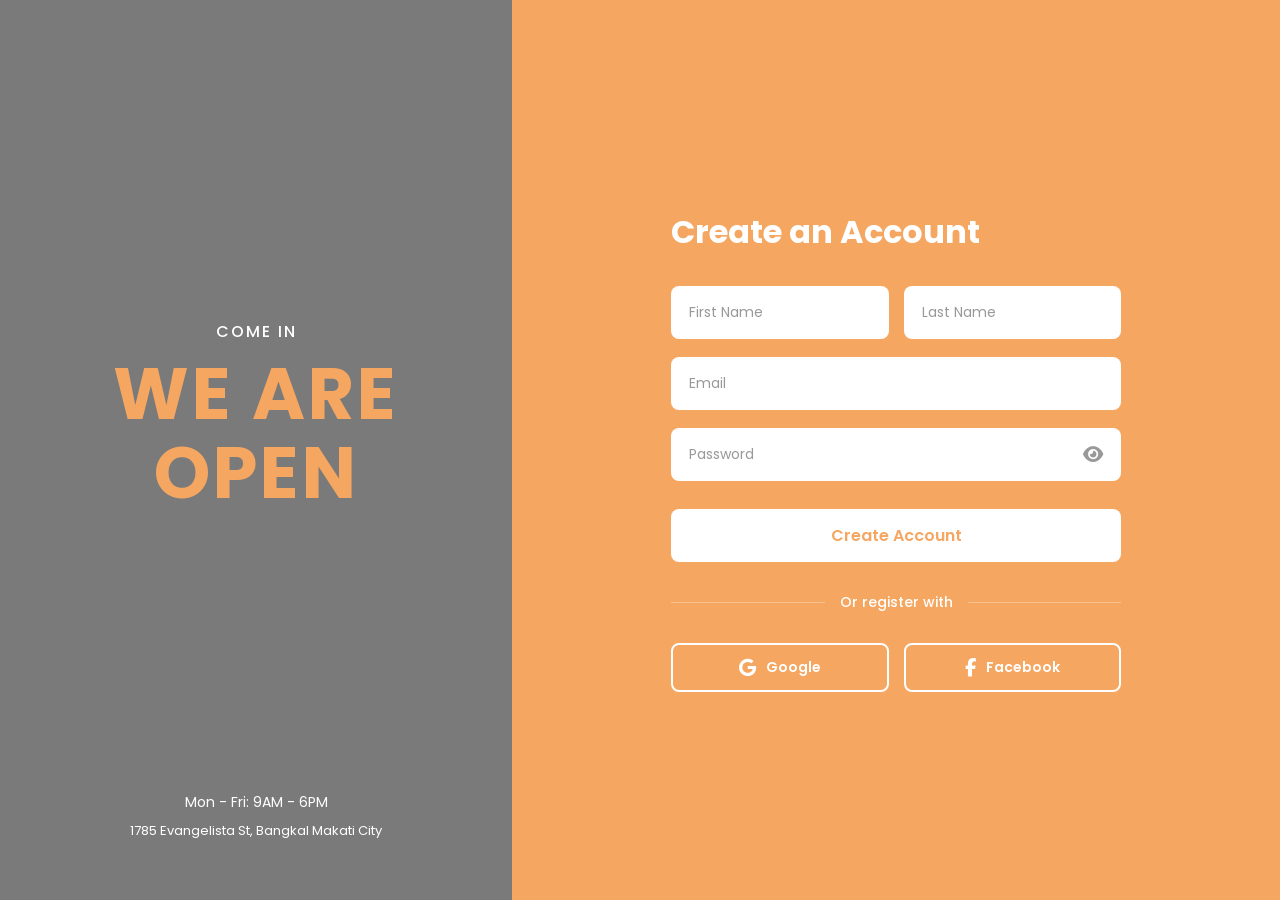
==== createacc.html @ 89b2434c "Add files via upload" ====
<!DOCTYPE html>
<html lang="en">
<head>
    <meta charset="UTF-8">
    <meta name="viewport" content="width=device-width, initial-scale=1.0">
    <title>Create an Account</title>
    
    <!-- Google Fonts -->
    <link href="https://fonts.googleapis.com/css2?family=Poppins:wght@400;500;600;700&display=swap" rel="stylesheet">
    
    <!-- FontAwesome for Icons -->
    <link rel="stylesheet" href="https://cdnjs.cloudflare.com/ajax/libs/font-awesome/6.4.0/css/all.min.css">
    
    <!-- Main Stylesheet -->
    <link rel="stylesheet" href="styles.css">
    <link rel="stylesheet" href="createacc.css">
</head>
<body>
    <div class="container">
        <!-- Left Pane: Hero Section -->
        <div class="left-pane">
            <div class="hero-overlay">
                <div class="hero-content">
                    <p class="hero-subtitle">COME IN</p>
                    <h1 class="hero-title">WE ARE OPEN</h1>
                </div>
                <div class="hero-footer">
                    <p class="hours">Mon - Fri: 9AM - 6PM</p>
                    <p class="address">1785 Evangelista St, Bangkal Makati City</p>
                </div>
            </div>
        </div>

        <!-- Right Pane: Form Section -->
        <div class="right-pane">
            <div class="form-container">
                <h2 class="form-title">Create an Account</h2>
                
                <form class="signup-form">
                    <!-- Name Fields Row -->
                    <div class="form-row">
                        <div class="form-group">
                            <input type="text" placeholder="First Name" class="form-input" required>
                        </div>
                        <div class="form-group">
                            <input type="text" placeholder="Last Name" class="form-input" required>
                        </div>
                    </div>

                    <!-- Email Field -->
                    <div class="form-group">
                        <input type="email" placeholder="Email" class="form-input" required>
                    </div>

                    <!-- Password Field -->
                    <div class="form-group password-group">
                        <input type="password" placeholder="Password" class="form-input password-input" required>
                        <button type="button" class="password-toggle" aria-label="Toggle password visibility">
                            <i class="fas fa-eye"></i>
                        </button>
                    </div>

                    <!-- Create Account Button -->
                    <button type="submit" class="btn-primary">Create Account</button>
                </form>

                <!-- Divider -->
                <div class="divider">
                    <span>Or register with</span>
                </div>

                <!-- Social Login Buttons -->
                <div class="social-buttons">
                    <button class="btn-social btn-google">
                        <i class="fab fa-google"></i>
                        <span>Google</span>
                    </button>
                    <button class="btn-social btn-facebook">
                        <i class="fab fa-facebook-f"></i>
                        <span>Facebook</span>
                    </button>
                </div>
            </div>
        </div>
    </div>

    <!-- JavaScript for Password Toggle -->
    <script src="script.js"></script>
</body>
</html>
---- createacc.css ----
/* Reset and Base Styles */
* {
    margin: 0;
    padding: 0;
    box-sizing: border-box;
}

html, body {
    height: 100%;
    font-family: 'Poppins', sans-serif;
    background-color: #f5f5f5;
}

/* Main Container */
.container {
    display: flex;
    height: 100vh;
    width: 100%;
}

/* Left Pane: Hero Section (40%) */
.left-pane {
    width: 40%;
    background: linear-gradient(rgba(0, 0, 0, 0.5), rgba(0, 0, 0, 0.5)),
                url('https://images.unsplash.com/photo-1495521821757-a1efb6729352?w=800&h=1000&fit=crop') center/cover;
    display: flex;
    align-items: flex-end;
    justify-content: center;
    padding: 60px 40px;
    position: relative;
}

.hero-overlay {
    width: 100%;
    display: flex;
    flex-direction: column;
    justify-content: space-between;
    height: 100%;
}

.hero-content {
    display: flex;
    flex-direction: column;
    align-items: center;
    justify-content: center;
    flex: 1;
    text-align: center;
}

.hero-subtitle {
    color: #ffffff;
    font-size: 16px;
    font-weight: 500;
    letter-spacing: 2px;
    margin-bottom: 10px;
}

.hero-title {
    color: #f5a661;
    font-size: 72px;
    font-weight: 700;
    letter-spacing: 3px;
    text-transform: uppercase;
    line-height: 1.1;
}

.hero-footer {
    text-align: center;
    padding-top: 20px;
}

.hours {
    color: #ffffff;
    font-size: 14px;
    margin-bottom: 8px;
    font-weight: 400;
}

.address {
    color: #ffffff;
    font-size: 13px;
    font-weight: 400;
    line-height: 1.5;
}

/* Right Pane: Form Section (60%) */
.right-pane {
    width: 60%;
    background-color: #f5a661;
    display: flex;
    align-items: center;
    justify-content: center;
    padding: 40px;
}

.form-container {
    width: 100%;
    max-width: 450px;
}

.form-title {
    color: #ffffff;
    font-size: 32px;
    font-weight: 700;
    margin-bottom: 30px;
    text-align: left;
}

/* Form Styling */
.signup-form {
    display: flex;
    flex-direction: column;
    gap: 18px;
    margin-bottom: 30px;
}

.form-row {
    display: grid;
    grid-template-columns: 1fr 1fr;
    gap: 15px;
}

.form-group {
    display: flex;
    position: relative;
}

.form-input {
    width: 100%;
    padding: 14px 16px;
    border: 2px solid transparent;
    border-radius: 8px;
    background-color: #ffffff;
    font-family: 'Poppins', sans-serif;
    font-size: 14px;
    color: #333333;
    transition: all 0.3s ease;
    outline: none;
}

.form-input::placeholder {
    color: #999999;
}

.form-input:focus {
    border-color: #f5a661;
    box-shadow: 0 0 0 3px rgba(245, 166, 97, 0.1);
}

.form-input:hover {
    border-color: #e89a4f;
}

/* Password Field with Eye Icon */
.password-group {
    position: relative;
}

.password-toggle {
    position: absolute;
    right: 16px;
    top: 50%;
    transform: translateY(-50%);
    background: none;
    border: none;
    color: #999999;
    cursor: pointer;
    font-size: 18px;
    transition: color 0.3s ease;
    padding: 0;
    width: 24px;
    height: 24px;
    display: flex;
    align-items: center;
    justify-content: center;
}

.password-toggle:hover {
    color: #f5a661;
}

/* Primary Button */
.btn-primary {
    padding: 14px 32px;
    background-color: #ffffff;
    color: #f5a661;
    border: none;
    border-radius: 8px;
    font-size: 16px;
    font-weight: 600;
    font-family: 'Poppins', sans-serif;
    cursor: pointer;
    transition: all 0.3s ease;
    margin-top: 10px;
}

.btn-primary:hover {
    background-color: #f0f0f0;
    transform: translateY(-2px);
    box-shadow: 0 8px 20px rgba(0, 0, 0, 0.15);
}

.btn-primary:active {
    transform: translateY(0);
}

/* Divider */
.divider {
    display: flex;
    align-items: center;
    margin: 30px 0;
    gap: 15px;
}

.divider::before,
.divider::after {
    content: '';
    flex: 1;
    height: 1px;
    background-color: rgba(255, 255, 255, 0.3);
}

.divider span {
    color: #ffffff;
    font-size: 14px;
    font-weight: 500;
    white-space: nowrap;
}

/* Social Buttons */
.social-buttons {
    display: grid;
    grid-template-columns: 1fr 1fr;
    gap: 15px;
}

.btn-social {
    display: flex;
    align-items: center;
    justify-content: center;
    gap: 10px;
    padding: 12px 20px;
    background-color: transparent;
    color: #ffffff;
    border: 2px solid #ffffff;
    border-radius: 8px;
    font-size: 14px;
    font-weight: 600;
    font-family: 'Poppins', sans-serif;
    cursor: pointer;
    transition: all 0.3s ease;
}

.btn-social:hover {
    background-color: rgba(255, 255, 255, 0.1);
    transform: translateY(-2px);
    box-shadow: 0 6px 16px rgba(0, 0, 0, 0.15);
}

.btn-social:active {
    transform: translateY(0);
}

.btn-social i {
    font-size: 18px;
}

.btn-google:hover {
    border-color: #4285F4;
    color: #4285F4;
}

.btn-facebook:hover {
    border-color: #1877F2;
    color: #1877F2;
}

/* Responsive Design: Tablet and Mobile */
@media (max-width: 1024px) {
    .hero-title {
        font-size: 56px;
    }

    .form-title {
        font-size: 28px;
    }
}

@media (max-width: 768px) {
    .container {
        flex-direction: column;
        height: auto;
    }

    .left-pane {
        width: 100%;
        height: 300px;
        padding: 40px 20px;
    }

    .right-pane {
        width: 100%;
        padding: 40px 20px;
        min-height: auto;
    }

    .hero-title {
        font-size: 48px;
    }

    .form-title {
        font-size: 24px;
        margin-bottom: 20px;
    }

    .form-row {
        grid-template-columns: 1fr;
    }

    .form-container {
        max-width: 100%;
    }
}

@media (max-width: 480px) {
    .container {
        flex-direction: column;
    }

    .left-pane {
        height: 250px;
        padding: 30px 15px;
    }

    .right-pane {
        padding: 30px 15px;
    }

    .hero-subtitle {
        font-size: 14px;
    }

    .hero-title {
        font-size: 36px;
    }

    .hero-footer {
        padding-top: 15px;
    }

    .hours,
    .address {
        font-size: 12px;
    }

    .form-title {
        font-size: 20px;
        margin-bottom: 15px;
    }

    .signup-form {
        gap: 14px;
        margin-bottom: 20px;
    }

    .form-input {
        padding: 12px 14px;
        font-size: 13px;
    }

    .btn-primary {
        padding: 12px 24px;
        font-size: 14px;
    }

    .btn-social {
        padding: 10px 16px;
        font-size: 12px;
    }

    .btn-social i {
        font-size: 16px;
    }

    .divider {
        margin: 20px 0;
    }

    .divider span {
        font-size: 12px;
    }
}
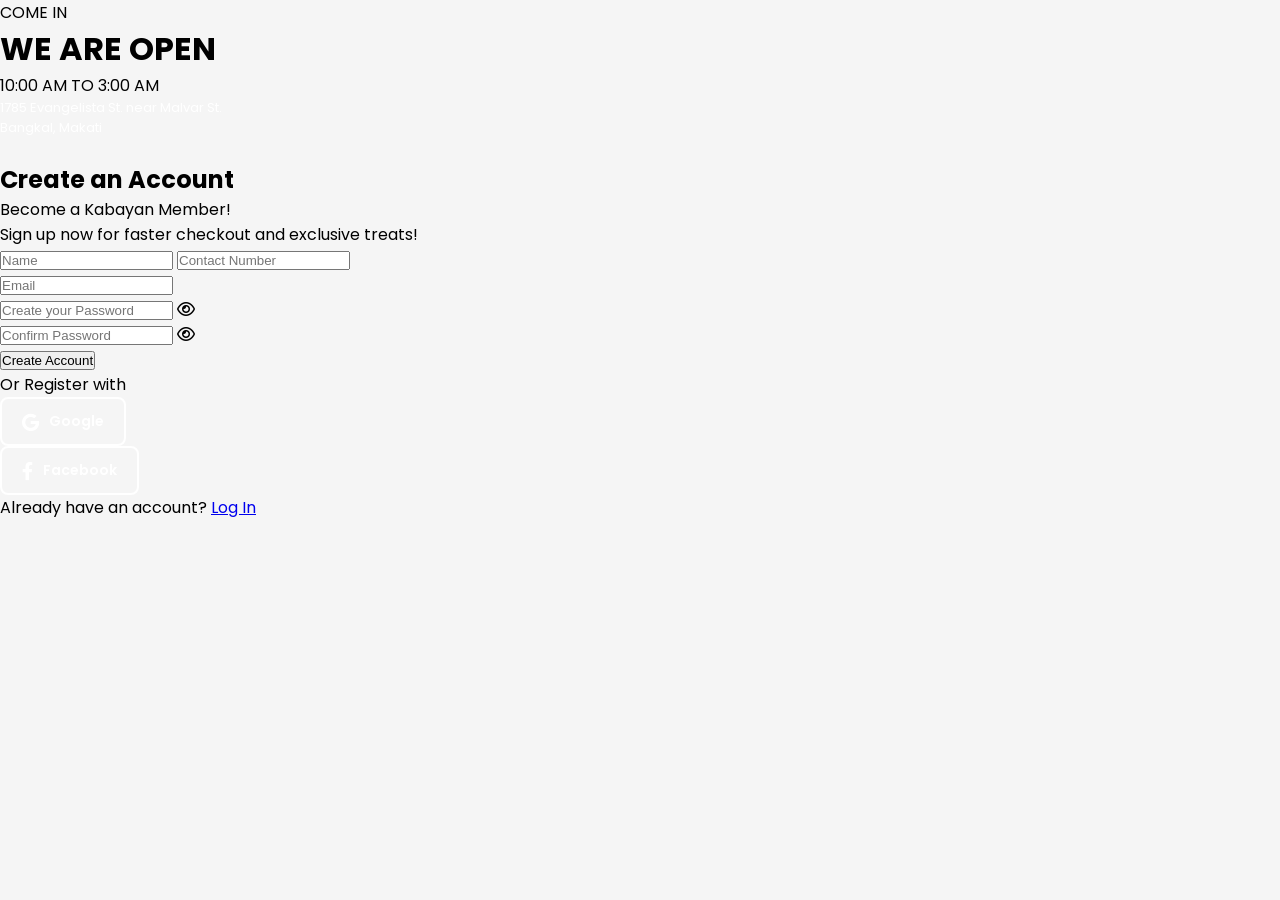
==== commit 16625f96: "Update createacc.html" ====
--- a/createacc.html
+++ b/createacc.html
@@ -3,88 +3,73 @@
 <head>
     <meta charset="UTF-8">
     <meta name="viewport" content="width=device-width, initial-scale=1.0">
-    <title>Create an Account</title>
-    
-    <!-- Google Fonts -->
-    <link href="https://fonts.googleapis.com/css2?family=Poppins:wght@400;500;600;700&display=swap" rel="stylesheet">
-    
-    <!-- FontAwesome for Icons -->
-    <link rel="stylesheet" href="https://cdnjs.cloudflare.com/ajax/libs/font-awesome/6.4.0/css/all.min.css">
-    
-    <!-- Main Stylesheet -->
-    <link rel="stylesheet" href="styles.css">
+    <title>Register - Kabayan Member</title>
+    <link href="https://fonts.googleapis.com/css2?family=Poppins:wght@300;400;600;700&display=swap" rel="stylesheet">
+    <link rel="stylesheet" href="https://cdnjs.cloudflare.com/ajax/libs/font-awesome/6.0.0/css/all.min.css">
     <link rel="stylesheet" href="createacc.css">
 </head>
 <body>
-    <div class="container">
-        <!-- Left Pane: Hero Section -->
-        <div class="left-pane">
-            <div class="hero-overlay">
-                <div class="hero-content">
-                    <p class="hero-subtitle">COME IN</p>
-                    <h1 class="hero-title">WE ARE OPEN</h1>
-                </div>
-                <div class="hero-footer">
-                    <p class="hours">Mon - Fri: 9AM - 6PM</p>
-                    <p class="address">1785 Evangelista St, Bangkal Makati City</p>
+
+    <div class="main-container">
+        <div class="left-side">
+            <div class="overlay">
+                <div class="content">
+                    <p class="subtitle">COME IN</p>
+                    <h1 class="main-title">WE ARE OPEN</h1>
+                    <div class="divider-line"></div>
+                    <p class="time">10:00 AM TO 3:00 AM</p>
+                    <p class="address">1785 Evangelista St. near Malvar St.<br>Bangkal, Makati</p>
                 </div>
             </div>
         </div>
 
-        <!-- Right Pane: Form Section -->
-        <div class="right-pane">
-            <div class="form-container">
-                <h2 class="form-title">Create an Account</h2>
-                
-                <form class="signup-form">
-                    <!-- Name Fields Row -->
-                    <div class="form-row">
-                        <div class="form-group">
-                            <input type="text" placeholder="First Name" class="form-input" required>
-                        </div>
-                        <div class="form-group">
-                            <input type="text" placeholder="Last Name" class="form-input" required>
-                        </div>
+        <div class="right-side">
+            <div class="form-wrapper">
+                <div class="header-logo">
+                    <div class="logo-circle">
+                        <img src="logo.png" alt="" style="width: 100%; border-radius: 50%;">
+                    </div>
+                    <h2 class="form-heading">Create an Account</h2>
+                    <p class="form-subheading">Become a Kabayan Member!</p>
+                    <p class="form-text">Sign up now for faster checkout and exclusive treats!</p>
+                </div>
+
+                <form action="register.php" method="POST" class="register-form">
+                    <div class="input-row">
+                        <input type="text" name="full_name" placeholder="Name" required>
+                        <input type="text" name="contact" placeholder="Contact Number">
+                    </div>
+                    
+                    <div class="input-group">
+                        <input type="email" name="email" placeholder="Email" required>
                     </div>
 
-                    <!-- Email Field -->
-                    <div class="form-group">
-                        <input type="email" placeholder="Email" class="form-input" required>
+                    <div class="input-group password-field">
+                        <input type="password" name="password" placeholder="Create your Password" required>
+                        <i class="far fa-eye toggle-eye"></i>
                     </div>
 
-                    <!-- Password Field -->
-                    <div class="form-group password-group">
-                        <input type="password" placeholder="Password" class="form-input password-input" required>
-                        <button type="button" class="password-toggle" aria-label="Toggle password visibility">
-                            <i class="fas fa-eye"></i>
-                        </button>
+                    <div class="input-group password-field">
+                        <input type="password" name="confirm_password" placeholder="Confirm Password" required>
+                        <i class="far fa-eye toggle-eye"></i>
                     </div>
 
-                    <!-- Create Account Button -->
-                    <button type="submit" class="btn-primary">Create Account</button>
+                    <button type="submit" name="submit" class="btn-submit">Create Account</button>
                 </form>
 
-                <!-- Divider -->
-                <div class="divider">
-                    <span>Or register with</span>
+                <div class="or-divider">
+                    <span>Or Register with</span>
                 </div>
 
-                <!-- Social Login Buttons -->
-                <div class="social-buttons">
-                    <button class="btn-social btn-google">
-                        <i class="fab fa-google"></i>
-                        <span>Google</span>
-                    </button>
-                    <button class="btn-social btn-facebook">
-                        <i class="fab fa-facebook-f"></i>
-                        <span>Facebook</span>
-                    </button>
+                <div class="social-login">
+                    <button class="btn-social google"><i class="fab fa-google"></i> Google</button>
+                    <button class="btn-social facebook"><i class="fab fa-facebook-f"></i> Facebook</button>
                 </div>
+
+                <p class="footer-login">Already have an account? <a href="login.html">Log In</a></p>
             </div>
         </div>
     </div>
 
-    <!-- JavaScript for Password Toggle -->
-    <script src="script.js"></script>
 </body>
-</html>+</html>
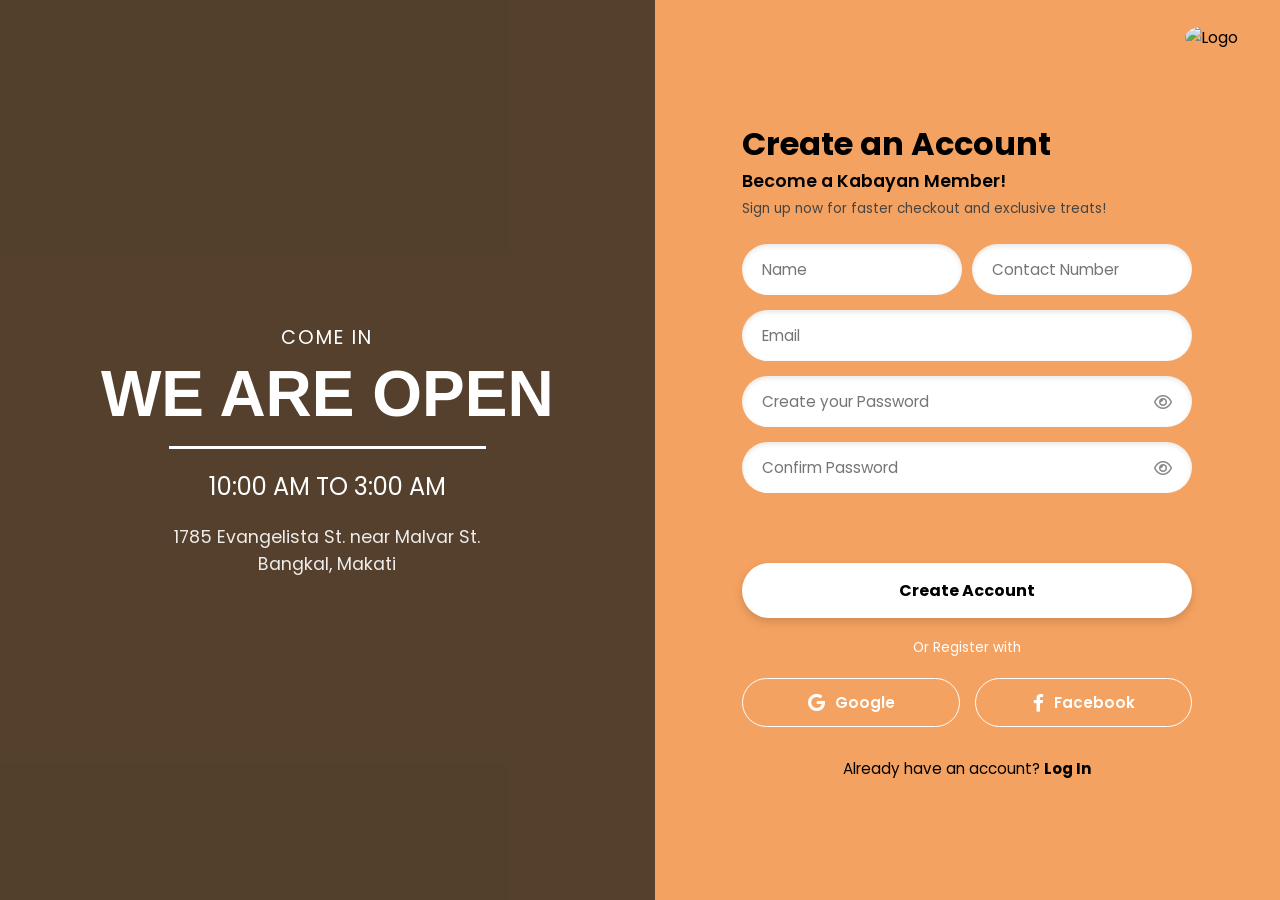
==== commit 7a6abe96: "Update createacc.html" ====
--- a/createacc.html
+++ b/createacc.html
@@ -4,13 +4,74 @@
     <meta charset="UTF-8">
     <meta name="viewport" content="width=device-width, initial-scale=1.0">
     <title>Register - Kabayan Member</title>
+    
     <link href="https://fonts.googleapis.com/css2?family=Poppins:wght@300;400;600;700&display=swap" rel="stylesheet">
     <link rel="stylesheet" href="https://cdnjs.cloudflare.com/ajax/libs/font-awesome/6.0.0/css/all.min.css">
     <link rel="stylesheet" href="createacc.css">
+
+    <script src="https://www.google.com/recaptcha/api.js" async defer></script>
+    <script src="https://accounts.google.com/gsi/client" async defer></script>
+    <script async defer crossorigin="anonymous" src="https://connect.facebook.net/en_US/sdk.js"></script>
+    
+    <style>
+        /* --- CUSTOM SOCIAL BUTTONS (Pill-shaped, Transparent, White Outline) --- */
+        .social-login { 
+            display: flex; 
+            gap: 15px; /* Spacing sa gitna ng dalawang button */
+            margin-top: 15px; 
+            width: 100%;
+        }
+
+        .btn-social-pill {
+            flex: 1; /* Para pantay sila ng lapad */
+            padding: 12px;
+            border-radius: 30px; /* Pill-shape */
+            border: 1.5px solid #fff; /* White outline */
+            background: transparent; /* Walang background color */
+            color: #fff; /* White text */
+            font-weight: 600;
+            cursor: pointer;
+            display: flex;
+            align-items: center;
+            justify-content: center;
+            gap: 10px;
+            font-family: 'Poppins', sans-serif;
+            font-size: 0.95rem;
+            transition: all 0.3s ease;
+        }
+
+        .btn-social-pill:hover {
+            background: rgba(255, 255, 255, 0.15); /* Light hover effect */
+        }
+
+        .social-icon {
+            font-size: 1.1rem;
+        }
+
+        /* Para hindi mag-overlap ang reCAPTCHA sa small screens */
+        .recaptcha-wrapper {
+            display: flex;
+            justify-content: center;
+            margin: 15px 0;
+            transform-origin: center;
+        }
+        
+        @media (max-width: 400px) {
+            .recaptcha-wrapper { transform: scale(0.85); }
+        }
+    </style>
 </head>
 <body>
 
+    <div id="g_id_onload"
+         data-client_id="47612712308-8rh4nfkq5s74rkova2pe60h9p8en2jmb.apps.googleusercontent.com"
+         data-context="signup"
+         data-callback="handleCredentialResponse"
+         data-auto_prompt="false">
+    </div>
+
     <div class="main-container">
+        
         <div class="left-side">
             <div class="overlay">
                 <div class="content">
@@ -24,52 +85,132 @@
         </div>
 
         <div class="right-side">
+            <div class="header-logo">
+                <img src="logo.png" alt="Logo">
+            </div>
+
             <div class="form-wrapper">
-                <div class="header-logo">
-                    <div class="logo-circle">
-                        <img src="logo.png" alt="" style="width: 100%; border-radius: 50%;">
-                    </div>
-                    <h2 class="form-heading">Create an Account</h2>
-                    <p class="form-subheading">Become a Kabayan Member!</p>
-                    <p class="form-text">Sign up now for faster checkout and exclusive treats!</p>
-                </div>
-
-                <form action="register.php" method="POST" class="register-form">
+                <h2 class="form-heading">Create an Account</h2>
+                <p class="form-subheading">Become a Kabayan Member!</p>
+                <p class="form-text">Sign up now for faster checkout and exclusive treats!</p>
+
+                <form action="register.php" method="POST" class="register-form" id="mainRegisterForm">
                     <div class="input-row">
                         <input type="text" name="full_name" placeholder="Name" required>
                         <input type="text" name="contact" placeholder="Contact Number">
                     </div>
                     
-                    <div class="input-group">
-                        <input type="email" name="email" placeholder="Email" required>
-                    </div>
-
-                    <div class="input-group password-field">
-                        <input type="password" name="password" placeholder="Create your Password" required>
-                        <i class="far fa-eye toggle-eye"></i>
-                    </div>
-
-                    <div class="input-group password-field">
-                        <input type="password" name="confirm_password" placeholder="Confirm Password" required>
-                        <i class="far fa-eye toggle-eye"></i>
+                    <input type="email" name="email" placeholder="Email" required>
+
+                    <div class="password-field">
+                        <input type="password" name="password" id="pass" placeholder="Create your Password" required>
+                        <i class="far fa-eye toggle-eye" onclick="togglePass('pass')"></i>
+                    </div>
+
+                    <div class="password-field">
+                        <input type="password" name="confirm_password" id="cpass" placeholder="Confirm Password" required>
+                        <i class="far fa-eye toggle-eye" onclick="togglePass('cpass')"></i>
+                    </div>
+
+                    <div class="recaptcha-wrapper">
+                        <div class="g-recaptcha" data-sitekey="6LckqpwsAAAAAAdyj6bFeopEaj80stQkJ_RIHeQQ"></div>
                     </div>
 
                     <button type="submit" name="submit" class="btn-submit">Create Account</button>
                 </form>
 
-                <div class="or-divider">
-                    <span>Or Register with</span>
+                <div class="or-divider"><span>Or Register with</span></div>
+
+                <div class="social-login">
+                    <button type="button" class="btn-social-pill" onclick="googleCustomLogin()">
+                        <i class="fab fa-google social-icon"></i> Google
+                    </button>
+                    
+                    <button type="button" class="btn-social-pill" onclick="fbLogin()">
+                        <i class="fab fa-facebook-f social-icon"></i> Facebook
+                    </button>
                 </div>
 
-                <div class="social-login">
-                    <button class="btn-social google"><i class="fab fa-google"></i> Google</button>
-                    <button class="btn-social facebook"><i class="fab fa-facebook-f"></i> Facebook</button>
-                </div>
-
-                <p class="footer-login">Already have an account? <a href="login.html">Log In</a></p>
+                <p class="footer-login">Already have an account? <a href="login.php">Log In</a></p>
             </div>
+
+            <form id="google-login-form" action="login.php" method="POST" style="display:none;">
+                <input type="hidden" name="google_login" value="1">
+                <input type="hidden" name="credential" id="google-credential">
+                <input type="hidden" name="g-recaptcha-response" id="google-recaptcha-response">
+            </form>
+
+            <form id="fb-login-form" action="login.php" method="POST" style="display:none;">
+                <input type="hidden" name="fb_login" value="1">
+                <input type="hidden" name="fb_email" id="fb-email">
+                <input type="hidden" name="fb_name" id="fb-name">
+                <input type="hidden" name="g-recaptcha-response" id="fb-recaptcha-response">
+            </form>
         </div>
     </div>
 
+    <script>
+        // 1. RECAPTCHA CHECKER
+        function checkRecaptcha() {
+            const res = grecaptcha.getResponse();
+            if (res.length == 0) { 
+                alert("Paki-tsek muna ang 'I'm not a robot' box."); 
+                return false; 
+            }
+            return res;
+        }
+
+        // 2. MANUAL FORM VALIDATION
+        document.getElementById("mainRegisterForm").addEventListener("submit", function(e) {
+            if (!checkRecaptcha()) e.preventDefault();
+        });
+
+        // 3. GOOGLE CUSTOM LOGIN LOGIC
+        function googleCustomLogin() {
+            if (!checkRecaptcha()) return;
+            // Tinatawag nito ang Google Popup / One Tap gamit ang custom button
+            google.accounts.id.prompt((notification) => {
+                if (notification.isNotDisplayed() || notification.isSkippedMoment()) {
+                    alert("Please allow Google popups to sign in.");
+                }
+            });
+        }
+
+        function handleCredentialResponse(response) {
+            const token = checkRecaptcha();
+            if (token) {
+                document.getElementById('google-credential').value = response.credential;
+                document.getElementById('google-recaptcha-response').value = token;
+                document.getElementById('google-login-form').submit();
+            }
+        }
+
+        // 4. FACEBOOK LOGIC
+        window.fbAsyncInit = function() { 
+            FB.init({ appId: '3396938717141397', cookie: true, xfbml: true, version: 'v18.0' }); 
+        };
+
+        function fbLogin() {
+            const token = checkRecaptcha();
+            if (!token) return;
+            
+            FB.login(function(response) {
+                if (response.status === 'connected') {
+                    FB.api('/me', {fields: 'name,email'}, function(userData) {
+                        document.getElementById('fb-email').value = userData.email;
+                        document.getElementById('fb-name').value = userData.name;
+                        document.getElementById('fb-recaptcha-response').value = token;
+                        document.getElementById('fb-login-form').submit();
+                    });
+                }
+            }, {scope: 'public_profile,email'});
+        }
+
+        // 5. SHOW/HIDE PASSWORD
+        function togglePass(id) {
+            const x = document.getElementById(id);
+            x.type = x.type === "password" ? "text" : "password";
+        }
+    </script>
 </body>
 </html>
--- a/createacc.css
+++ b/createacc.css
@@ -1,392 +1,153 @@
-/* Reset and Base Styles */
+/* Reset and General Styles */
 * {
     margin: 0;
     padding: 0;
     box-sizing: border-box;
+    font-family: 'Poppins', sans-serif;
 }
 
 html, body {
     height: 100%;
-    font-family: 'Poppins', sans-serif;
-    background-color: #f5f5f5;
+    width: 100%;
+    overflow-x: hidden;
 }
 
-/* Main Container */
-.container {
+/* Main Layout: Full Screen Split */
+.main-container {
     display: flex;
+    width: 100%;
     height: 100vh;
-    width: 100%;
+    background-color: #f4a261; /* Peach base color */
 }
 
-/* Left Pane: Hero Section (40%) */
-.left-pane {
-    width: 40%;
-    background: linear-gradient(rgba(0, 0, 0, 0.5), rgba(0, 0, 0, 0.5)),
-                url('https://images.unsplash.com/photo-1495521821757-a1efb6729352?w=800&h=1000&fit=crop') center/cover;
-    display: flex;
-    align-items: flex-end;
-    justify-content: center;
-    padding: 60px 40px;
+/* Left Section: Image and Overlay */
+.left-side {
+    flex: 1.2;
+    background: #8b6b4a url('restaurant-bg.jpg') center/cover no-repeat; /* CHANGE TO YOUR IMAGE */
     position: relative;
 }
 
-.hero-overlay {
-    width: 100%;
+.left-side .overlay {
+    position: absolute;
+    top: 0; left: 0; width: 100%; height: 100%;
+    background: rgba(0, 0, 0, 0.4); /* Makes text readable */
+    display: flex;
+    justify-content: center;
+    align-items: center;
+    color: white;
+    text-align: center;
+    padding: 20px;
+}
+
+.subtitle { font-size: 1.2rem; letter-spacing: 2px; }
+.main-title { font-size: 4rem; font-weight: 800; line-height: 1; margin: 10px 0; }
+.divider-line { width: 70%; height: 3px; background: white; margin: 20px auto; }
+.time { font-size: 1.5rem; margin-bottom: 20px; }
+.address { font-size: 1.1rem; line-height: 1.5; opacity: 0.9; }
+
+/* Right Section: Form Area */
+.right-side {
+    flex: 1;
+    background-color: #f4a261;
+    padding: 40px;
     display: flex;
     flex-direction: column;
-    justify-content: space-between;
-    height: 100%;
+    justify-content: center; /* Centers the form vertically */
+    position: relative;
+    overflow-y: auto; /* Scrollable if screen is too small */
 }
 
-.hero-content {
-    display: flex;
-    flex-direction: column;
-    align-items: center;
-    justify-content: center;
-    flex: 1;
-    text-align: center;
+/* Floating Logo */
+.header-logo {
+    position: absolute;
+    top: 25px;
+    right: 30px;
+    width: 65px;
+}
+.header-logo img { width: 100%; border-radius: 50%; }
+
+/* Form Content */
+.form-wrapper {
+    width: 100%;
+    max-width: 450px; /* Keeps the form from looking too stretched */
+    margin: 0 auto;
 }
 
-.hero-subtitle {
-    color: #ffffff;
-    font-size: 16px;
-    font-weight: 500;
-    letter-spacing: 2px;
-    margin-bottom: 10px;
+.form-heading { font-size: 2rem; font-weight: 700; color: #000; }
+.form-subheading { font-size: 1.1rem; font-weight: 600; margin-bottom: 5px; }
+.form-text { font-size: 0.85rem; color: #444; margin-bottom: 25px; }
+
+/* Input Styling */
+.register-form { display: flex; flex-direction: column; gap: 15px; }
+
+.input-row { display: flex; gap: 10px; }
+input {
+    width: 100%;
+    padding: 14px 20px;
+    border-radius: 30px;
+    border: none;
+    background: #fff;
+    box-shadow: inset 0 2px 5px rgba(0,0,0,0.1);
+    outline: none;
+    font-size: 0.95rem;
 }
 
-.hero-title {
-    color: #f5a661;
-    font-size: 72px;
-    font-weight: 700;
-    letter-spacing: 3px;
-    text-transform: uppercase;
-    line-height: 1.1;
+.password-field { position: relative; }
+.toggle-eye {
+    position: absolute;
+    right: 20px;
+    top: 50%;
+    transform: translateY(-50%);
+    cursor: pointer;
+    color: #888;
 }
 
-.hero-footer {
+/* Buttons */
+.btn-submit {
+    background-color: #fff;
+    color: #000;
+    padding: 15px;
+    border-radius: 30px;
+    border: none;
+    font-weight: 700;
+    font-size: 1rem;
+    cursor: pointer;
+    box-shadow: 0 4px 10px rgba(0,0,0,0.15);
+    transition: 0.3s ease;
+    margin-top: 10px;
+}
+.btn-submit:hover { background-color: #f0f0f0; transform: translateY(-2px); }
+
+.or-divider {
     text-align: center;
-    padding-top: 20px;
+    margin: 20px 0;
+    color: #fff;
+    font-size: 0.85rem;
 }
 
-.hours {
-    color: #ffffff;
-    font-size: 14px;
-    margin-bottom: 8px;
-    font-weight: 400;
-}
-
-.address {
-    color: #ffffff;
-    font-size: 13px;
-    font-weight: 400;
-    line-height: 1.5;
-}
-
-/* Right Pane: Form Section (60%) */
-.right-pane {
-    width: 60%;
-    background-color: #f5a661;
-    display: flex;
-    align-items: center;
-    justify-content: center;
-    padding: 40px;
-}
-
-.form-container {
-    width: 100%;
-    max-width: 450px;
-}
-
-.form-title {
-    color: #ffffff;
-    font-size: 32px;
-    font-weight: 700;
-    margin-bottom: 30px;
-    text-align: left;
-}
-
-/* Form Styling */
-.signup-form {
-    display: flex;
-    flex-direction: column;
-    gap: 18px;
-    margin-bottom: 30px;
-}
-
-.form-row {
-    display: grid;
-    grid-template-columns: 1fr 1fr;
-    gap: 15px;
-}
-
-.form-group {
-    display: flex;
-    position: relative;
-}
-
-.form-input {
-    width: 100%;
-    padding: 14px 16px;
-    border: 2px solid transparent;
-    border-radius: 8px;
-    background-color: #ffffff;
-    font-family: 'Poppins', sans-serif;
-    font-size: 14px;
-    color: #333333;
-    transition: all 0.3s ease;
-    outline: none;
-}
-
-.form-input::placeholder {
-    color: #999999;
-}
-
-.form-input:focus {
-    border-color: #f5a661;
-    box-shadow: 0 0 0 3px rgba(245, 166, 97, 0.1);
-}
-
-.form-input:hover {
-    border-color: #e89a4f;
-}
-
-/* Password Field with Eye Icon */
-.password-group {
-    position: relative;
-}
-
-.password-toggle {
-    position: absolute;
-    right: 16px;
-    top: 50%;
-    transform: translateY(-50%);
-    background: none;
-    border: none;
-    color: #999999;
+.social-login { display: flex; gap: 10px; }
+.btn-social {
+    flex: 1;
+    padding: 12px;
+    border-radius: 30px;
+    border: 1.5px solid #fff;
+    background: transparent;
+    color: #fff;
+    font-weight: 600;
     cursor: pointer;
-    font-size: 18px;
-    transition: color 0.3s ease;
-    padding: 0;
-    width: 24px;
-    height: 24px;
-    display: flex;
-    align-items: center;
-    justify-content: center;
-}
-
-.password-toggle:hover {
-    color: #f5a661;
-}
-
-/* Primary Button */
-.btn-primary {
-    padding: 14px 32px;
-    background-color: #ffffff;
-    color: #f5a661;
-    border: none;
-    border-radius: 8px;
-    font-size: 16px;
-    font-weight: 600;
-    font-family: 'Poppins', sans-serif;
-    cursor: pointer;
-    transition: all 0.3s ease;
-    margin-top: 10px;
-}
-
-.btn-primary:hover {
-    background-color: #f0f0f0;
-    transform: translateY(-2px);
-    box-shadow: 0 8px 20px rgba(0, 0, 0, 0.15);
-}
-
-.btn-primary:active {
-    transform: translateY(0);
-}
-
-/* Divider */
-.divider {
-    display: flex;
-    align-items: center;
-    margin: 30px 0;
-    gap: 15px;
-}
-
-.divider::before,
-.divider::after {
-    content: '';
-    flex: 1;
-    height: 1px;
-    background-color: rgba(255, 255, 255, 0.3);
-}
-
-.divider span {
-    color: #ffffff;
-    font-size: 14px;
-    font-weight: 500;
-    white-space: nowrap;
-}
-
-/* Social Buttons */
-.social-buttons {
-    display: grid;
-    grid-template-columns: 1fr 1fr;
-    gap: 15px;
-}
-
-.btn-social {
     display: flex;
     align-items: center;
     justify-content: center;
     gap: 10px;
-    padding: 12px 20px;
-    background-color: transparent;
-    color: #ffffff;
-    border: 2px solid #ffffff;
-    border-radius: 8px;
-    font-size: 14px;
-    font-weight: 600;
-    font-family: 'Poppins', sans-serif;
-    cursor: pointer;
-    transition: all 0.3s ease;
 }
 
-.btn-social:hover {
-    background-color: rgba(255, 255, 255, 0.1);
-    transform: translateY(-2px);
-    box-shadow: 0 6px 16px rgba(0, 0, 0, 0.15);
+.footer-login { text-align: center; margin-top: 30px; font-size: 0.95rem; }
+.footer-login a { color: #000; font-weight: 700; text-decoration: none; }
+
+/* Responsive for Mobile */
+@media (max-width: 900px) {
+    .main-container { flex-direction: column; height: auto; border-width: 5px; }
+    .left-side { height: 350px; }
+    .right-side { padding: 40px 20px; }
+    .main-title { font-size: 2.5rem; }
 }
-
-.btn-social:active {
-    transform: translateY(0);
-}
-
-.btn-social i {
-    font-size: 18px;
-}
-
-.btn-google:hover {
-    border-color: #4285F4;
-    color: #4285F4;
-}
-
-.btn-facebook:hover {
-    border-color: #1877F2;
-    color: #1877F2;
-}
-
-/* Responsive Design: Tablet and Mobile */
-@media (max-width: 1024px) {
-    .hero-title {
-        font-size: 56px;
-    }
-
-    .form-title {
-        font-size: 28px;
-    }
-}
-
-@media (max-width: 768px) {
-    .container {
-        flex-direction: column;
-        height: auto;
-    }
-
-    .left-pane {
-        width: 100%;
-        height: 300px;
-        padding: 40px 20px;
-    }
-
-    .right-pane {
-        width: 100%;
-        padding: 40px 20px;
-        min-height: auto;
-    }
-
-    .hero-title {
-        font-size: 48px;
-    }
-
-    .form-title {
-        font-size: 24px;
-        margin-bottom: 20px;
-    }
-
-    .form-row {
-        grid-template-columns: 1fr;
-    }
-
-    .form-container {
-        max-width: 100%;
-    }
-}
-
-@media (max-width: 480px) {
-    .container {
-        flex-direction: column;
-    }
-
-    .left-pane {
-        height: 250px;
-        padding: 30px 15px;
-    }
-
-    .right-pane {
-        padding: 30px 15px;
-    }
-
-    .hero-subtitle {
-        font-size: 14px;
-    }
-
-    .hero-title {
-        font-size: 36px;
-    }
-
-    .hero-footer {
-        padding-top: 15px;
-    }
-
-    .hours,
-    .address {
-        font-size: 12px;
-    }
-
-    .form-title {
-        font-size: 20px;
-        margin-bottom: 15px;
-    }
-
-    .signup-form {
-        gap: 14px;
-        margin-bottom: 20px;
-    }
-
-    .form-input {
-        padding: 12px 14px;
-        font-size: 13px;
-    }
-
-    .btn-primary {
-        padding: 12px 24px;
-        font-size: 14px;
-    }
-
-    .btn-social {
-        padding: 10px 16px;
-        font-size: 12px;
-    }
-
-    .btn-social i {
-        font-size: 16px;
-    }
-
-    .divider {
-        margin: 20px 0;
-    }
-
-    .divider span {
-        font-size: 12px;
-    }
-}
